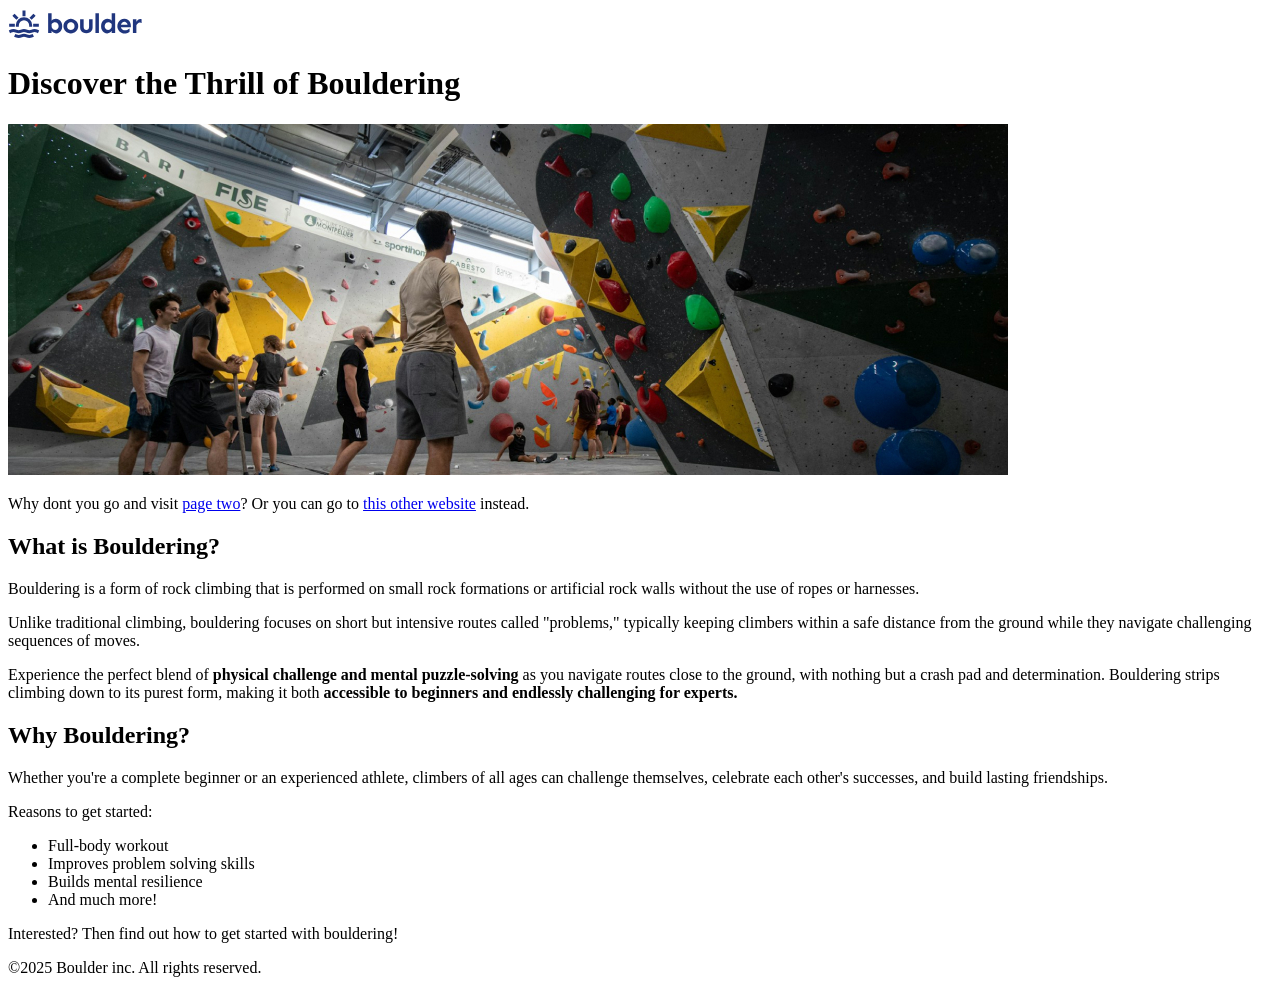
==== index.html @ 641612a5 "add logo" ====
<!doctype html>
<html lang="en">

<head>
    <meta charset="UTF-8" />
    <meta name="viewport" content="width=device-width, initial-scale=1.0" />
    <title>Bouldering website</title>
</head>

<body>
    <header>
        <img src="version_1/images/logo.svg" alt="Boulder inc.">
    </header>
    <main>

        <h1>Discover the Thrill of Bouldering</h1>
        <img src="version_1/images/bouldering-gym.jpg" alt="An indoor bouldering gym with a lot of people">
        <p>Why dont you go and visit <a href="getting-started.html">page two</a>? Or you can go to <a
                href="https://en.wikipedia.org/wiki/Traditional_climbing">this other website</a> instead. </p>
        <section>
            <h2>What is Bouldering?</h2>
            <p>
                Bouldering is a form of rock climbing that is performed on small rock
                formations or artificial rock walls without the use of ropes or harnesses.
            </p>
            <p>
                Unlike traditional climbing, bouldering focuses on short but intensive
                routes called "problems," typically keeping climbers within a safe
                distance from the ground while they navigate challenging sequences of
                moves.
            </p>
            <p>
                Experience the perfect blend of <strong>physical challenge and mental puzzle-solving</strong> as you
                navigate routes close to the ground, with nothing
                but a crash pad and determination. Bouldering strips climbing down to its
                purest form, making it both <strong>accessible to beginners and endlessly
                    challenging for experts.</strong>
            </p>

            <h2>Why Bouldering?</h2>
            <p>
                Whether you're a complete beginner or an experienced athlete, climbers of
                all ages can challenge themselves, celebrate each other's successes, and
                build lasting friendships.
            </p>

            <p>Reasons to get started:</p>
            <ul>
                <li>Full-body workout</li>
                <li>Improves problem solving skills</li>
                <li>Builds mental resilience</li>
                <li>And much more!</li>
            </ul>


            <p>Interested? Then find out how to get started with bouldering!</p>
        </section>
    </main>


    <footer>©2025 Boulder inc. All rights reserved.</footer>
</body>


</html>
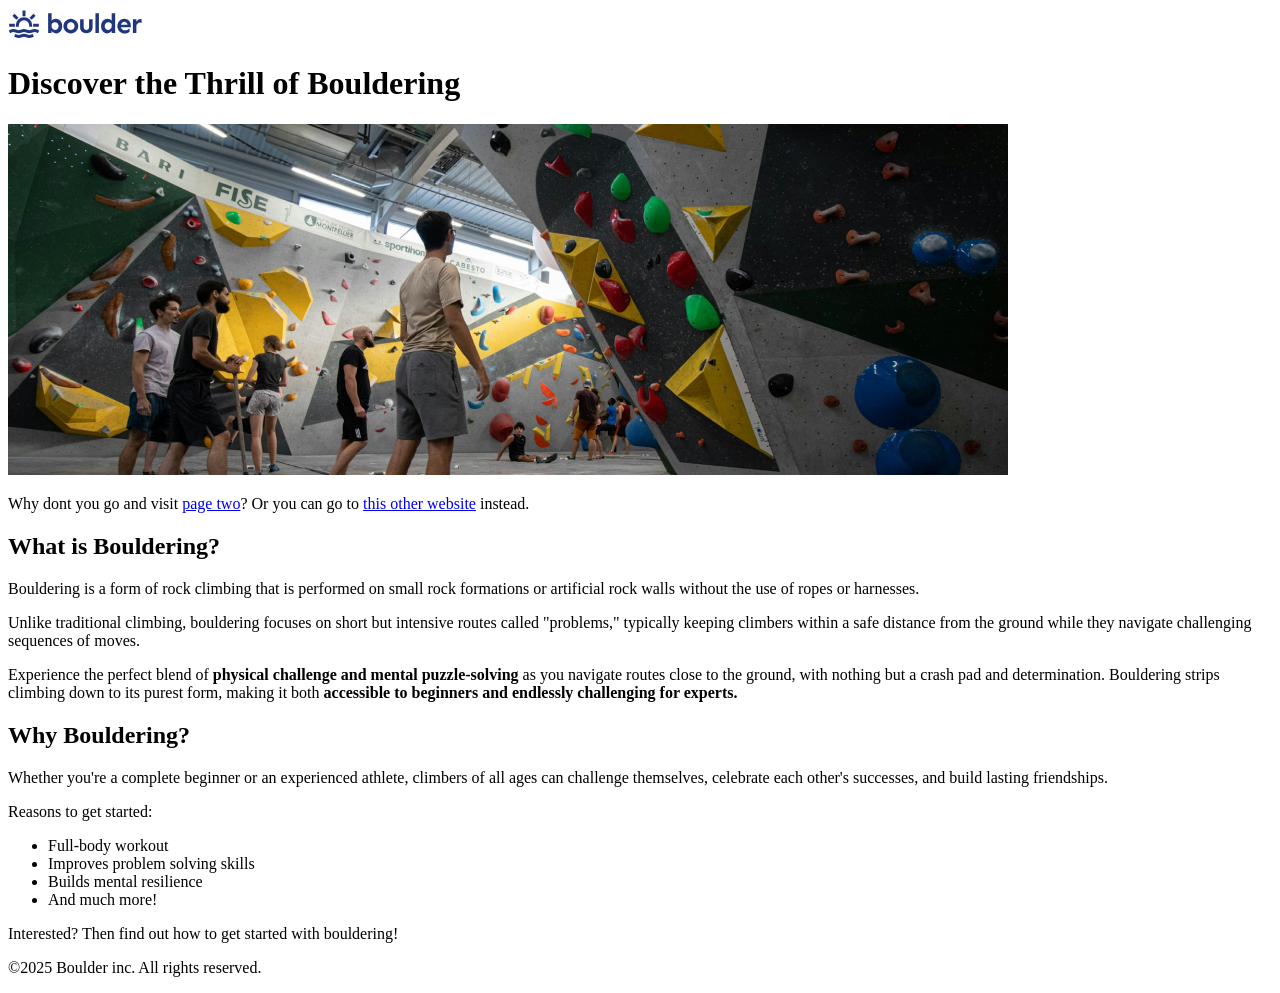
==== commit 316396ee: "add footer paragraph element" ====
--- a/index.html
+++ b/index.html
@@ -58,7 +58,9 @@
     </main>
 
 
-    <footer>©2025 Boulder inc. All rights reserved.</footer>
+    <footer>
+        <p>©2025 Boulder inc. All rights reserved.</p>
+    </footer>
 </body>
 
 
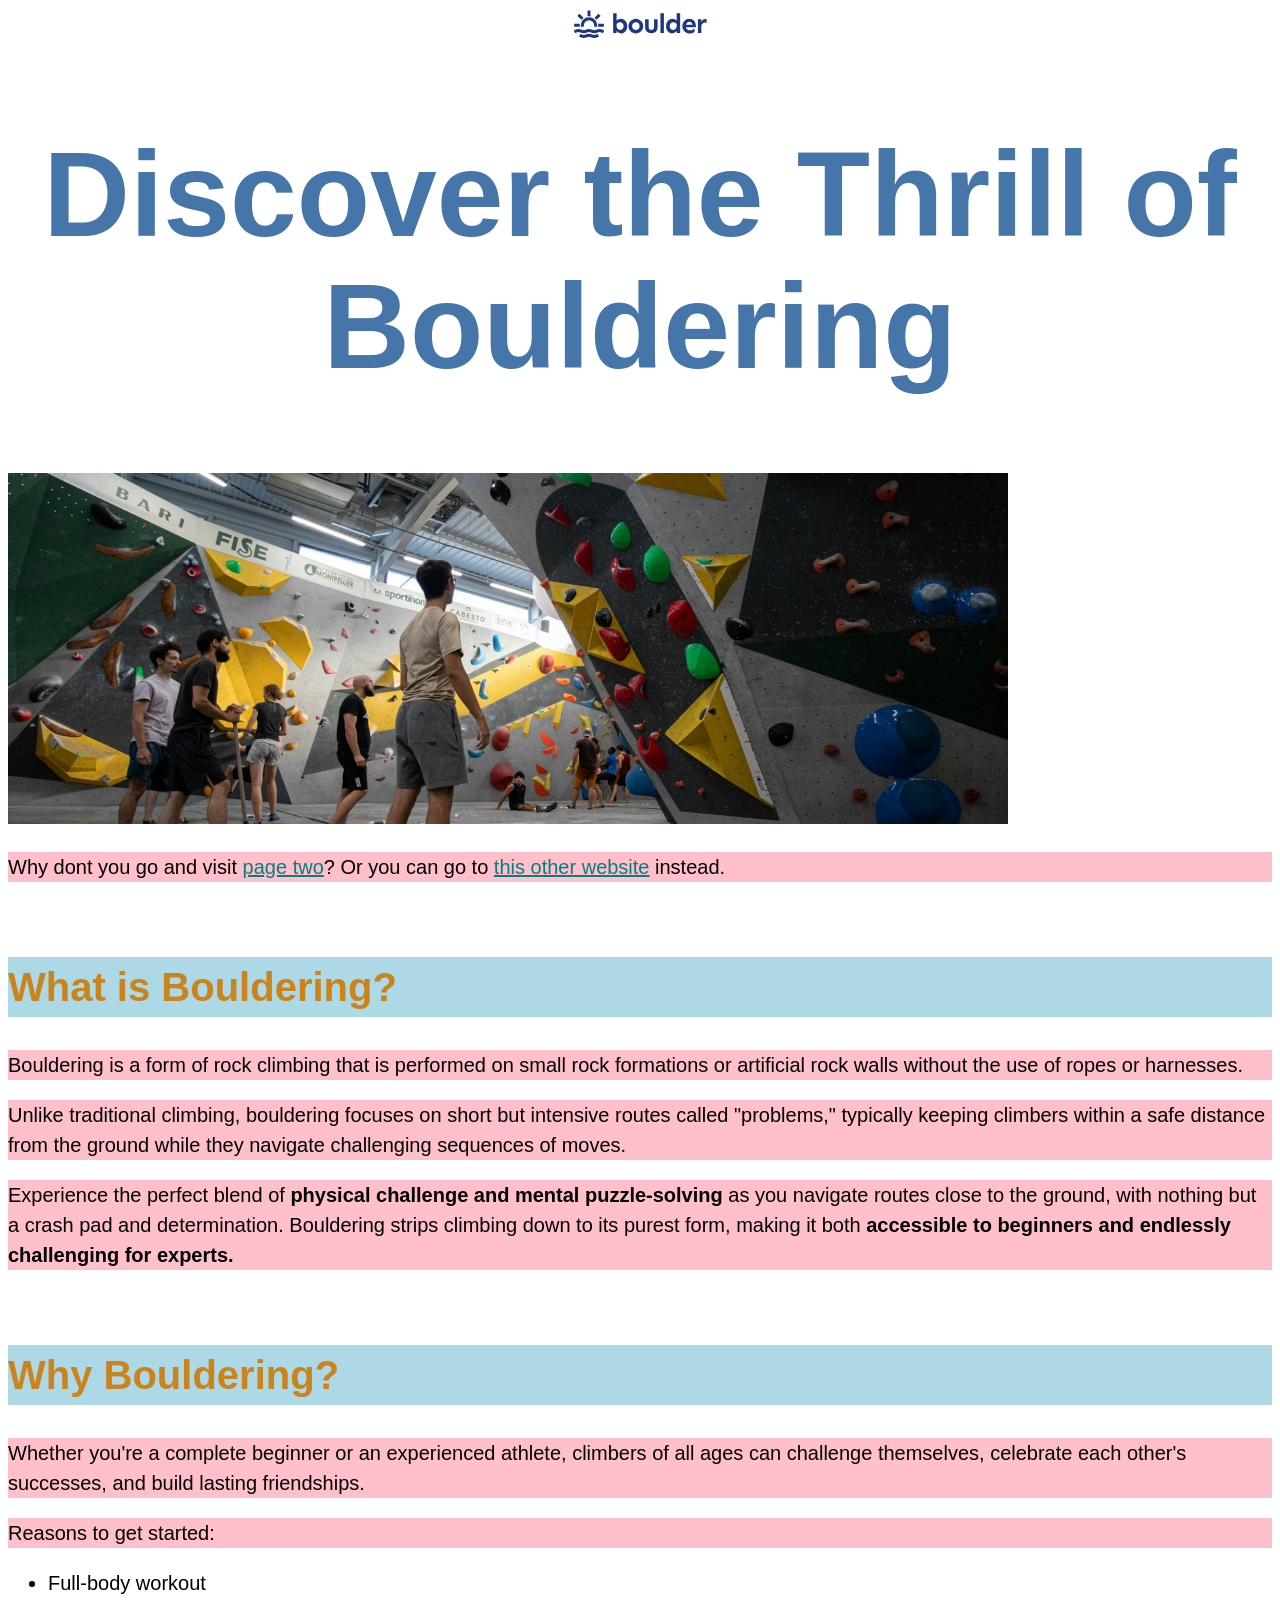
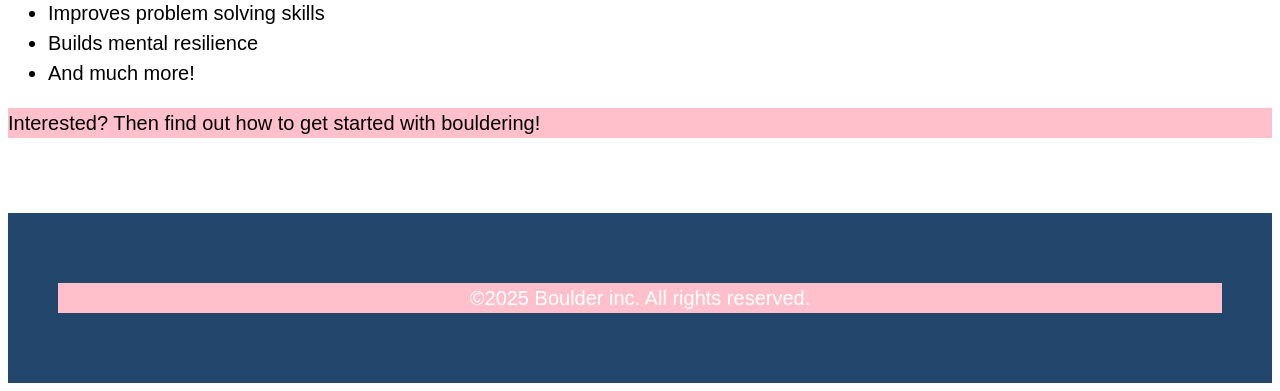
==== commit b8f9539c: "add css link to html add sections in index.html" ====
--- a/index.html
+++ b/index.html
@@ -1,10 +1,12 @@
 <!doctype html>
 <html lang="en">
+<!-- dir="rtl" can be set for the html -->
 
 <head>
     <meta charset="UTF-8" />
     <meta name="viewport" content="width=device-width, initial-scale=1.0" />
     <title>Bouldering website</title>
+    <link rel="stylesheet" href="css/style.css">
 </head>
 
 <body>
@@ -36,7 +38,9 @@
                 purest form, making it both <strong>accessible to beginners and endlessly
                     challenging for experts.</strong>
             </p>
+        </section>
 
+        <section>
             <h2>Why Bouldering?</h2>
             <p>
                 Whether you're a complete beginner or an experienced athlete, climbers of
@@ -55,6 +59,7 @@
 
             <p>Interested? Then find out how to get started with bouldering!</p>
         </section>
+
     </main>
 
 
--- a/css/style.css
+++ b/css/style.css
@@ -0,0 +1,82 @@
+/* User Agent Stylesheet is the default style */
+
+body {
+    font-family: sans-serif;
+    font-size: 1.25rem;
+    /* based on root element, here: html. rem is a scaled value of what our html value is; default is 16px; Rem is considered a Relative Unit, because it is relative to another value */
+    /* dont ever give px-as thats a css fixed size, and overrides the user preference */
+    line-height: 1.5;
+    /* you generally want the line height to be much more than your font size
+    usually can use a ratio (unitless): the default is 1.4; try 1.5-1.6 first */
+}
+
+
+header {
+    /* image is in the header - logo, can centre the img, but you need to select the parent container, otherwise it centres itslef in the img. this works bc img is an inline element*/
+    text-align: center;
+}
+
+h1 {
+    font-family: 'Gill Sans', 'Gill Sans MT', Calibri, 'Trebuchet MS', sans-serif;
+    /* this is called font-stacking */
+    color: #4676a9;
+    text-align: center;
+    /* logical values (start, end) can be used for logical properties [new to text-alignment], instead of L-R, start and end; this is bc ome languages go from R-L and the logic property aligns this approriately.  */
+
+    /* inline-size: 200px; */
+    /* this is a logical property, non-logical alterantive is width;
+    one has to be careful, as this can cause issues when screen size chnages, although not as bad as block-size */
+
+    font-size: 7.5rem;
+    line-height: 1.1;
+}
+
+h2 {
+    color: #cb831c;
+    /* alternatively if you want it to inherit, can use the value "inherit" for this property */
+    font-size: 2.5rem;
+    background: lightblue;
+
+}
+
+h3 {
+    font-size: 1.75rem;
+}
+
+a {
+    color: teal;
+}
+
+
+section {
+    margin-block: 75px;
+    /* this is the space between the top and bottom of the section */
+}
+
+footer {
+    padding: 50px;
+    /* empty space all the way around including the backgrounf colour */
+    text-align: center;
+    background-color: #22466C;
+    color: #fff;
+}
+
+p {
+    background: pink;
+    /* good idea to give background colour, so you can test whats happening */
+
+    /* block-size: 350px; */
+    /* this increases the height of the box the text is in BUT as the screensize decreases, the text will spill out
+    the non-logical version of this is height
+    this most of the time should not be used as we want the layout to be able to adapt*/
+
+    /* padding-block: 100px; */
+    /* top and bottom padding, can also do padding-inline for left and right 
+    also could do padding-inline-start or padding-inline-end 
+    or padding-block-start and padding-block-end
+    or shorthand: top, right, bottom, left, and not using logical properties*/
+    /* padding: 20px 40px 60px 80px; */
+    /* or if 3: top, l-r, bottom
+    or if 2: top-bottom, l-r */
+
+}
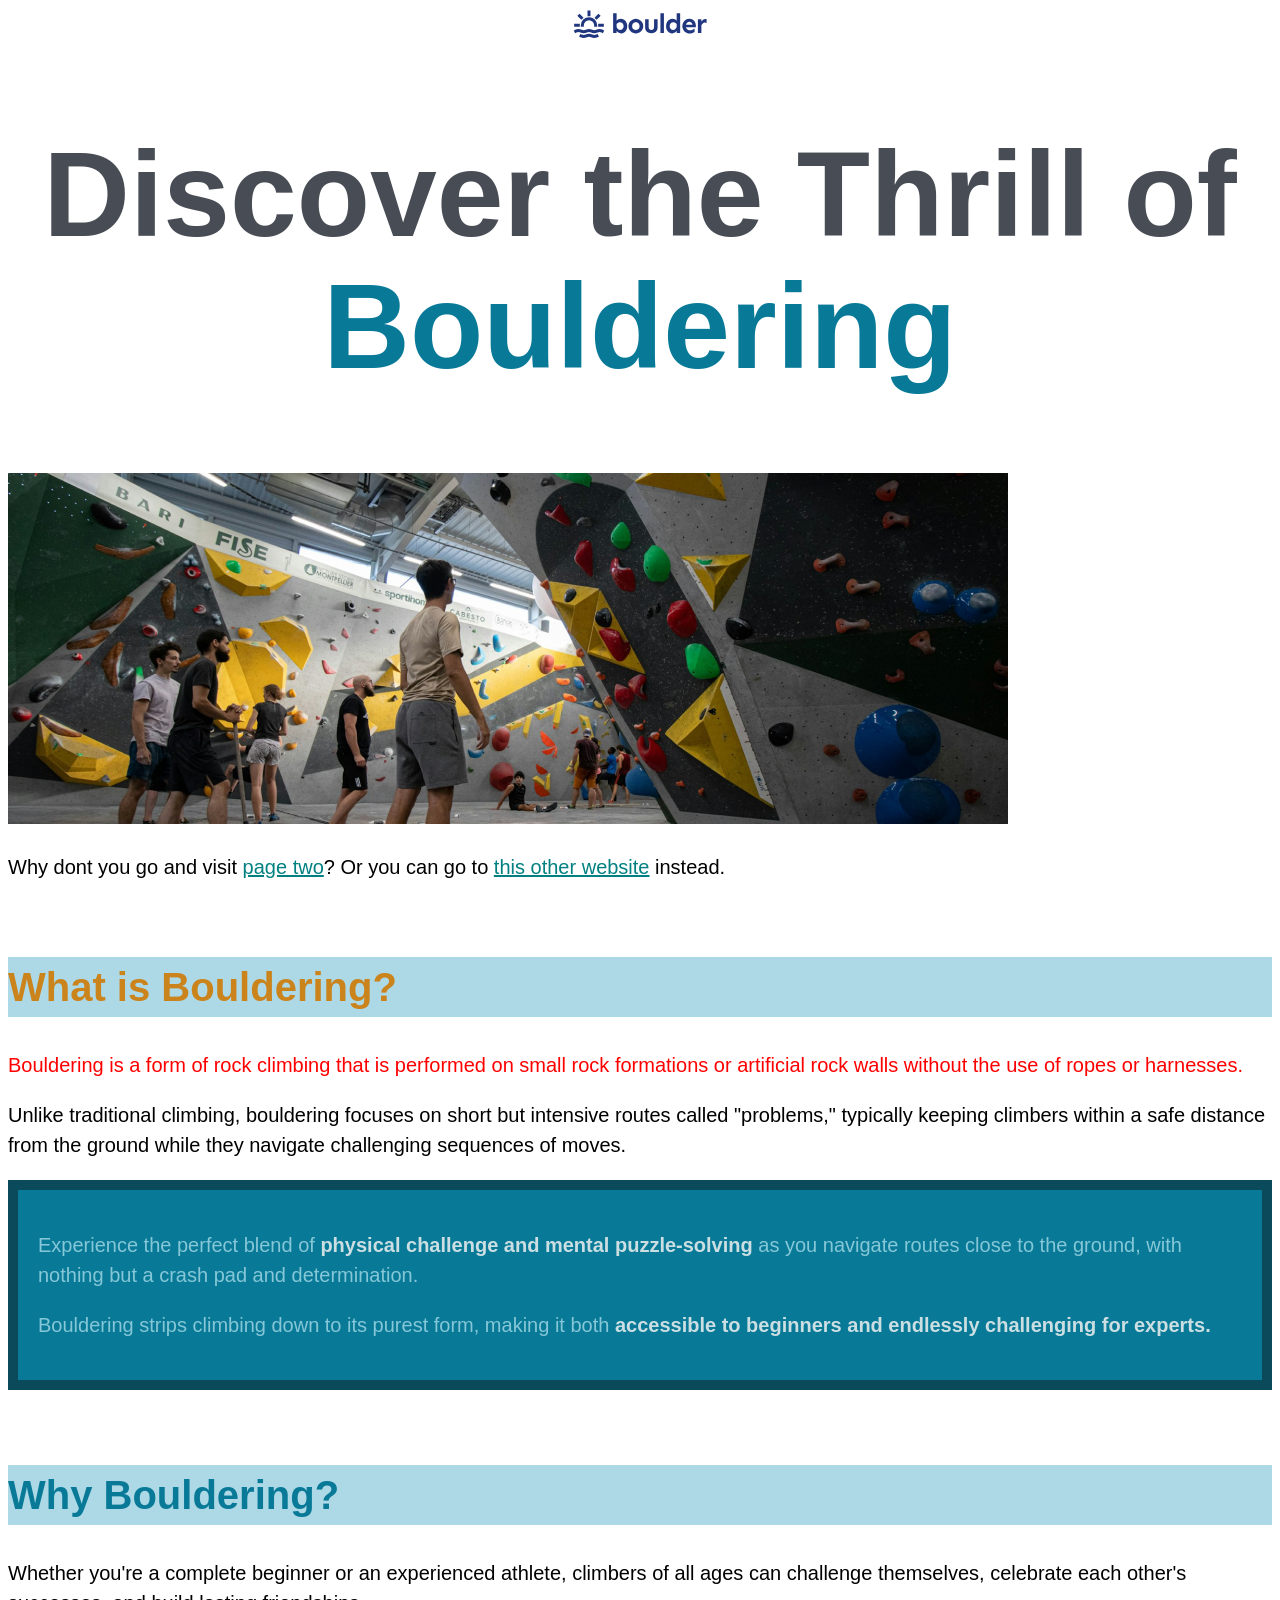
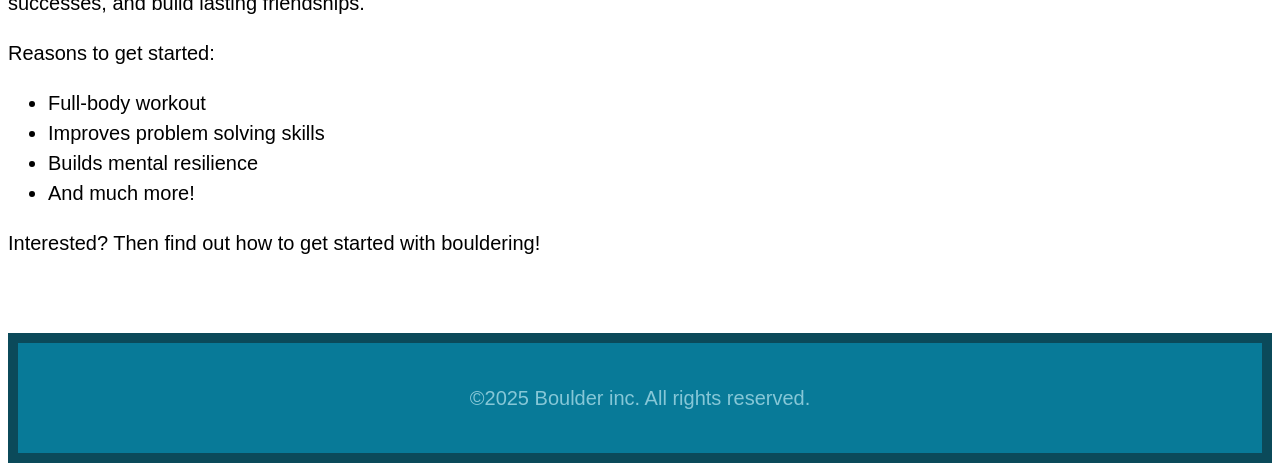
==== commit 01649fd4: "start version 2" ====
--- a/index.html
+++ b/index.html
@@ -6,24 +6,28 @@
     <meta charset="UTF-8" />
     <meta name="viewport" content="width=device-width, initial-scale=1.0" />
     <title>Bouldering website</title>
-    <link rel="stylesheet" href="css/style.css">
+    <link rel="stylesheet" href="css/style.css" />
 </head>
 
 <body>
     <header>
-        <img src="version_1/images/logo.svg" alt="Boulder inc.">
+        <img src="version_1/images/logo.svg" alt="Boulder inc." />
     </header>
     <main>
-
-        <h1>Discover the Thrill of Bouldering</h1>
-        <img src="version_1/images/bouldering-gym.jpg" alt="An indoor bouldering gym with a lot of people">
-        <p>Why dont you go and visit <a href="getting-started.html">page two</a>? Or you can go to <a
-                href="https://en.wikipedia.org/wiki/Traditional_climbing">this other website</a> instead. </p>
+        <h1>Discover the Thrill of <span class="teal-text">Bouldering</span></h1>
+        <img src="version_1/images/bouldering-gym.jpg" alt="An indoor bouldering gym with a lot of people" />
+        <p>
+            Why dont you go and visit <a href="getting-started.html">page two</a>?
+            Or you can go to
+            <a href="https://en.wikipedia.org/wiki/Traditional_climbing">this other website</a>
+            instead.
+        </p>
         <section>
             <h2>What is Bouldering?</h2>
-            <p>
+            <p class="accent">
                 Bouldering is a form of rock climbing that is performed on small rock
-                formations or artificial rock walls without the use of ropes or harnesses.
+                formations or artificial rock walls without the use of ropes or
+                harnesses.
             </p>
             <p>
                 Unlike traditional climbing, bouldering focuses on short but intensive
@@ -31,21 +35,27 @@
                 distance from the ground while they navigate challenging sequences of
                 moves.
             </p>
-            <p>
-                Experience the perfect blend of <strong>physical challenge and mental puzzle-solving</strong> as you
-                navigate routes close to the ground, with nothing
-                but a crash pad and determination. Bouldering strips climbing down to its
-                purest form, making it both <strong>accessible to beginners and endlessly
-                    challenging for experts.</strong>
-            </p>
+            <div class="teal-bg">
+                <p>
+                    Experience the perfect blend of
+                    <strong>physical challenge and mental puzzle-solving</strong> as you
+                    navigate routes close to the ground, with nothing but a crash pad and
+                    determination.
+                </p>
+                <p>Bouldering strips climbing down to its purest form,
+                    making it both
+                    <strong>accessible to beginners and endlessly challenging for
+                        experts.</strong>
+                </p>
+            </div>
         </section>
 
         <section>
-            <h2>Why Bouldering?</h2>
+            <h2 class="teal-text">Why Bouldering?</h2>
             <p>
-                Whether you're a complete beginner or an experienced athlete, climbers of
-                all ages can challenge themselves, celebrate each other's successes, and
-                build lasting friendships.
+                Whether you're a complete beginner or an experienced athlete, climbers
+                of all ages can challenge themselves, celebrate each other's
+                successes, and build lasting friendships.
             </p>
 
             <p>Reasons to get started:</p>
@@ -56,17 +66,13 @@
                 <li>And much more!</li>
             </ul>
 
-
             <p>Interested? Then find out how to get started with bouldering!</p>
         </section>
-
     </main>
 
-
-    <footer>
+    <footer class="teal-bg">
         <p>©2025 Boulder inc. All rights reserved.</p>
     </footer>
 </body>
 
-
 </html>
--- a/css/style.css
+++ b/css/style.css
@@ -1,4 +1,7 @@
-/* User Agent Stylesheet is the default style */
+* {
+    box-sizing: border-box;
+    /* meaning: sizes that we declare on the element include the content box, plus the padding, plus the border. */
+}
 
 body {
     font-family: sans-serif;
@@ -19,7 +22,9 @@
 h1 {
     font-family: 'Gill Sans', 'Gill Sans MT', Calibri, 'Trebuchet MS', sans-serif;
     /* this is called font-stacking */
-    color: #4676a9;
+
+    color: #484D55;
+
     text-align: center;
     /* logical values (start, end) can be used for logical properties [new to text-alignment], instead of L-R, start and end; this is bc ome languages go from R-L and the logic property aligns this approriately.  */
 
@@ -53,30 +58,61 @@
     /* this is the space between the top and bottom of the section */
 }
 
-footer {
-    padding: 50px;
-    /* empty space all the way around including the backgrounf colour */
-    text-align: center;
-    background-color: #22466C;
-    color: #fff;
+.teal-bg {
+    background-color: #087a98;
+    color: #86c7d7;
+    padding: 20px;
+    /* empty space all the way around including the background colour */
+    border: 10px solid #0b4a5a;
 }
 
-p {
-    background: pink;
-    /* good idea to give background colour, so you can test whats happening */
+strong {
+    color: #cbdee2;
+    ;
+}
 
-    /* block-size: 350px; */
-    /* this increases the height of the box the text is in BUT as the screensize decreases, the text will spill out
+footer {
+    text-align: center;
+}
+
+.teal-text {
+    color: #087a98;
+}
+
+/* p { */
+/* background: pink; */
+/* good idea to give background colour, so you can test whats happening */
+
+/* block-size: 350px; */
+/* this increases the height of the box the text is in BUT as the screensize decreases, the text will spill out
     the non-logical version of this is height
     this most of the time should not be used as we want the layout to be able to adapt*/
 
-    /* padding-block: 100px; */
-    /* top and bottom padding, can also do padding-inline for left and right 
+/* padding-block: 100px; */
+/* top and bottom padding, can also do padding-inline for left and right 
     also could do padding-inline-start or padding-inline-end 
     or padding-block-start and padding-block-end
     or shorthand: top, right, bottom, left, and not using logical properties*/
-    /* padding: 20px 40px 60px 80px; */
-    /* or if 3: top, l-r, bottom
+/* padding: 20px 40px 60px 80px; */
+/* or if 3: top, l-r, bottom
     or if 2: top-bottom, l-r */
 
+/* margins are empty space that do NOT include the background colour */
+/* margin also has block (adding empty space up and down) and inline (adding empty space left and right) */
+
+/* width, style and color that can be added to borders */
+/* border can be border-block (top and bottom) or border-inline (LR), each can have a start or end */
+/* individual parts for width eg can be targeted: border-block-end-width */
+/* border-top, bottom, left, right exist but are not logical properties, so avoid */
+
+/* } */
+
+.accent {
+    color: red;
+}
+
+div {
+    background-color: #087A98;
+    border: #0b4a5a;
+    color: #fff;
 }
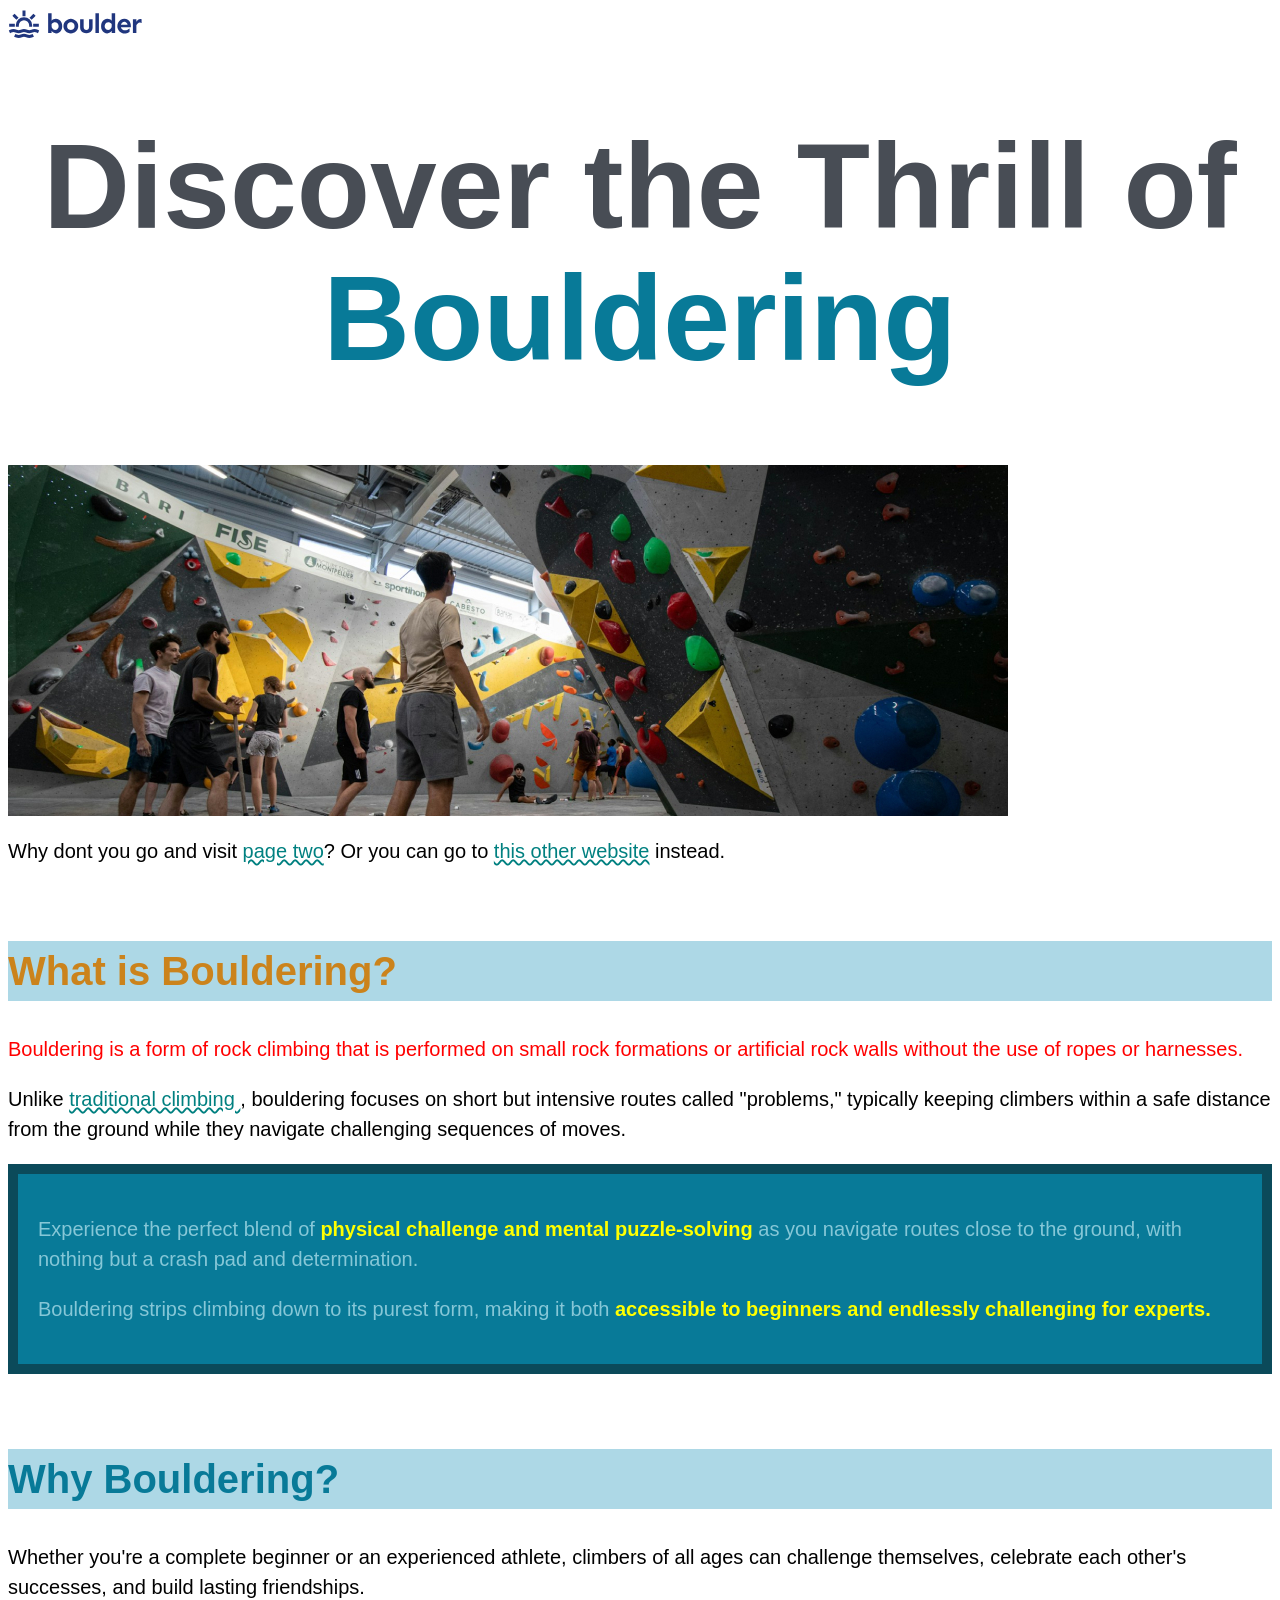
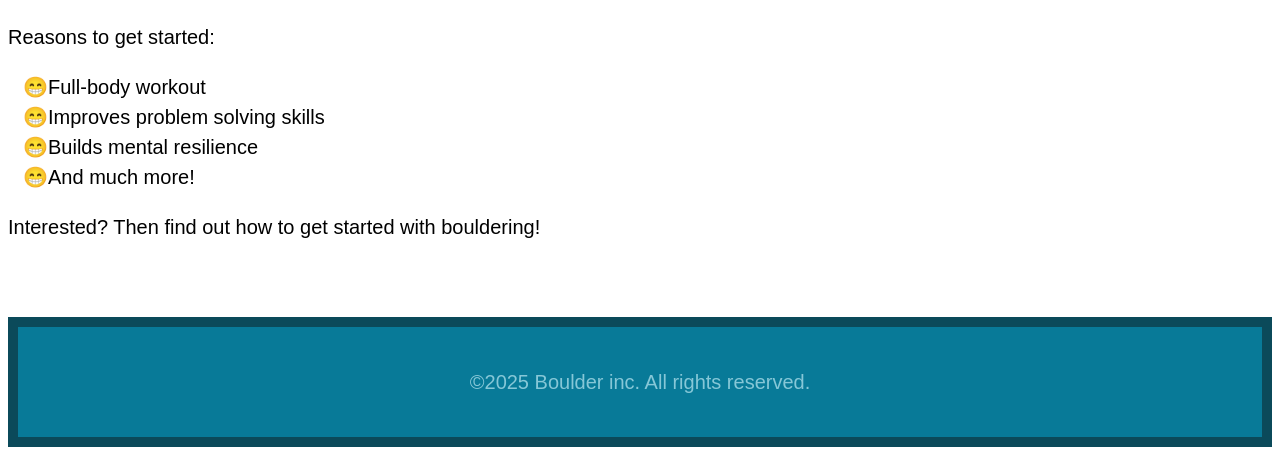
==== commit ced38acc: "add box model, selectors, specificity, styling" ====
--- a/index.html
+++ b/index.html
@@ -10,69 +10,69 @@
 </head>
 
 <body>
-    <header>
-        <img src="version_1/images/logo.svg" alt="Boulder inc." />
-    </header>
-    <main>
-        <h1>Discover the Thrill of <span class="teal-text">Bouldering</span></h1>
-        <img src="version_1/images/bouldering-gym.jpg" alt="An indoor bouldering gym with a lot of people" />
-        <p>
-            Why dont you go and visit <a href="getting-started.html">page two</a>?
-            Or you can go to
-            <a href="https://en.wikipedia.org/wiki/Traditional_climbing">this other website</a>
-            instead.
-        </p>
-        <section>
-            <h2>What is Bouldering?</h2>
-            <p class="accent">
-                Bouldering is a form of rock climbing that is performed on small rock
-                formations or artificial rock walls without the use of ropes or
-                harnesses.
+    <div class="wrapper">
+        <header>
+            <img src="version_1/images/logo.svg" alt="Boulder inc." />
+        </header>
+        <main>
+            <h1>Discover the Thrill of <span class="teal-text">Bouldering</span></h1>
+            <img src="version_1/images/bouldering-gym.jpg" alt="An indoor bouldering gym with a lot of people" />
+            <p>
+                Why dont you go and visit <a href="getting-started.html">page two</a>?
+                Or you can go to
+                <a href="https://en.wikipedia.org/wiki/Traditional_climbing">this other website</a>
+                instead.
             </p>
-            <p>
-                Unlike traditional climbing, bouldering focuses on short but intensive
-                routes called "problems," typically keeping climbers within a safe
-                distance from the ground while they navigate challenging sequences of
-                moves.
-            </p>
-            <div class="teal-bg">
+            <section>
+                <h2>What is Bouldering?</h2>
+                <p class="accent">
+                    Bouldering is a form of rock climbing that is performed on small rock
+                    formations or artificial rock walls without the use of ropes or
+                    harnesses.
+                </p>
                 <p>
-                    Experience the perfect blend of
-                    <strong>physical challenge and mental puzzle-solving</strong> as you
-                    navigate routes close to the ground, with nothing but a crash pad and
-                    determination.
+                    Unlike <a href="https://en.wikipedia.org/wiki/Traditional_climbing"> traditional climbing </a>,
+                    bouldering focuses on short but intensive routes called "problems," typically keeping climbers
+                    within a
+                    safe distance from the ground while they navigate challenging sequences of moves.
                 </p>
-                <p>Bouldering strips climbing down to its purest form,
-                    making it both
-                    <strong>accessible to beginners and endlessly challenging for
-                        experts.</strong>
+                <div class="teal-bg">
+                    <p>
+                        Experience the perfect blend of
+                        <strong>physical challenge and mental puzzle-solving</strong> as you
+                        navigate routes close to the ground, with nothing but a crash pad and
+                        determination.
+                    </p>
+                    <p>Bouldering strips climbing down to its purest form, making it both
+                        <strong>accessible to beginners and endlessly challenging for experts.</strong>
+                    </p>
+                </div>
+            </section>
+
+            <section>
+                <h2 class="teal-text">Why Bouldering?</h2>
+                <p>
+                    Whether you're a complete beginner or an experienced athlete, climbers
+                    of all ages can challenge themselves, celebrate each other's
+                    successes, and build lasting friendships.
                 </p>
-            </div>
-        </section>
 
-        <section>
-            <h2 class="teal-text">Why Bouldering?</h2>
-            <p>
-                Whether you're a complete beginner or an experienced athlete, climbers
-                of all ages can challenge themselves, celebrate each other's
-                successes, and build lasting friendships.
-            </p>
+                <p>Reasons to get started:</p>
+                <ul>
+                    <li>Full-body workout</li>
+                    <li>Improves problem solving skills</li>
+                    <li>Builds mental resilience</li>
+                    <li>And much more!</li>
+                </ul>
 
-            <p>Reasons to get started:</p>
-            <ul>
-                <li>Full-body workout</li>
-                <li>Improves problem solving skills</li>
-                <li>Builds mental resilience</li>
-                <li>And much more!</li>
-            </ul>
+                <p>Interested? Then find out how to get started with bouldering!</p>
+            </section>
+        </main>
 
-            <p>Interested? Then find out how to get started with bouldering!</p>
-        </section>
-    </main>
-
-    <footer class="teal-bg">
-        <p>©2025 Boulder inc. All rights reserved.</p>
-    </footer>
+        <footer class="teal-bg">
+            <p>©2025 Boulder inc. All rights reserved.</p>
+        </footer>
+    </div>
 </body>
 
 </html>
--- a/css/style.css
+++ b/css/style.css
@@ -50,12 +50,49 @@
 
 a {
     color: teal;
+    text-decoration-style: wavy;
 }
+
+a:visited {
+    color: blue
+        /* not necessarily needed */
+}
+
+a:hover,
+a:focus-visible {
+    color: yellowgreen
+        /* a:focus-visible is for keyboard navigation - it gives an outline 
+ this should alwaus be added to hover state */
+        /* also dont rely on hover, most users will be on touch devices */
+}
+
+a:active {
+    color: darkcyan;
+    /* not necessarily needed */
+}
+
+/* this order is important: a, a:visited, a:hover+a:focus-visible, a:active */
 
 
 section {
     margin-block: 75px;
     /* this is the space between the top and bottom of the section */
+}
+
+img {
+    max-inline-size: 100%;
+    /* not logical v: max-width */
+    display: block;
+}
+
+.wrapper {
+    /* standard to call it .container, but a new css feature in CSS called Container Queries - so to avoid confusion */
+    max-inline-size: 2000px;
+    margin-inline: auto;
+}
+
+.teal-text {
+    color: #087a98;
 }
 
 .teal-bg {
@@ -64,6 +101,10 @@
     padding: 20px;
     /* empty space all the way around including the background colour */
     border: 10px solid #0b4a5a;
+}
+
+.teal-bg strong {
+    color: yellow
 }
 
 strong {
@@ -75,9 +116,7 @@
     text-align: center;
 }
 
-.teal-text {
-    color: #087a98;
-}
+
 
 /* p { */
 /* background: pink; */
@@ -111,8 +150,32 @@
     color: red;
 }
 
-div {
-    background-color: #087A98;
-    border: #0b4a5a;
-    color: #fff;
+
+.climber-bg {
+    background-image: url(../version_2/images/simple-steps.jpg);
+    padding: 24px;
+    border: 10px solid #0b4a5a;
+    background-repeat: no-repeat;
+    background-position: center;
+    /* or fixed position such as: 100px 10px */
+    /* down by 10 and over by 100 from the top left corner*/
+    background-size: cover;
+    /* have both a background-color and a background-image,
+        so that if your image fails to load,
+        you ensure that you have a solid color that makes it easy to read your text on. */
+}
+
+ul {
+    color: black;
+    list-style: circle;
+    list-style-position: outside;
+    /* to see what this does, add  border and margin-block to li */
+    /* outside looks cleaner weh theres a text wrap; but this is the default, so its not needed */
+}
+
+ul li::marker {
+    color: red;
+    /* :focus is a pseudo class, this is pseudo element */
+    content: "😁"
+
 }
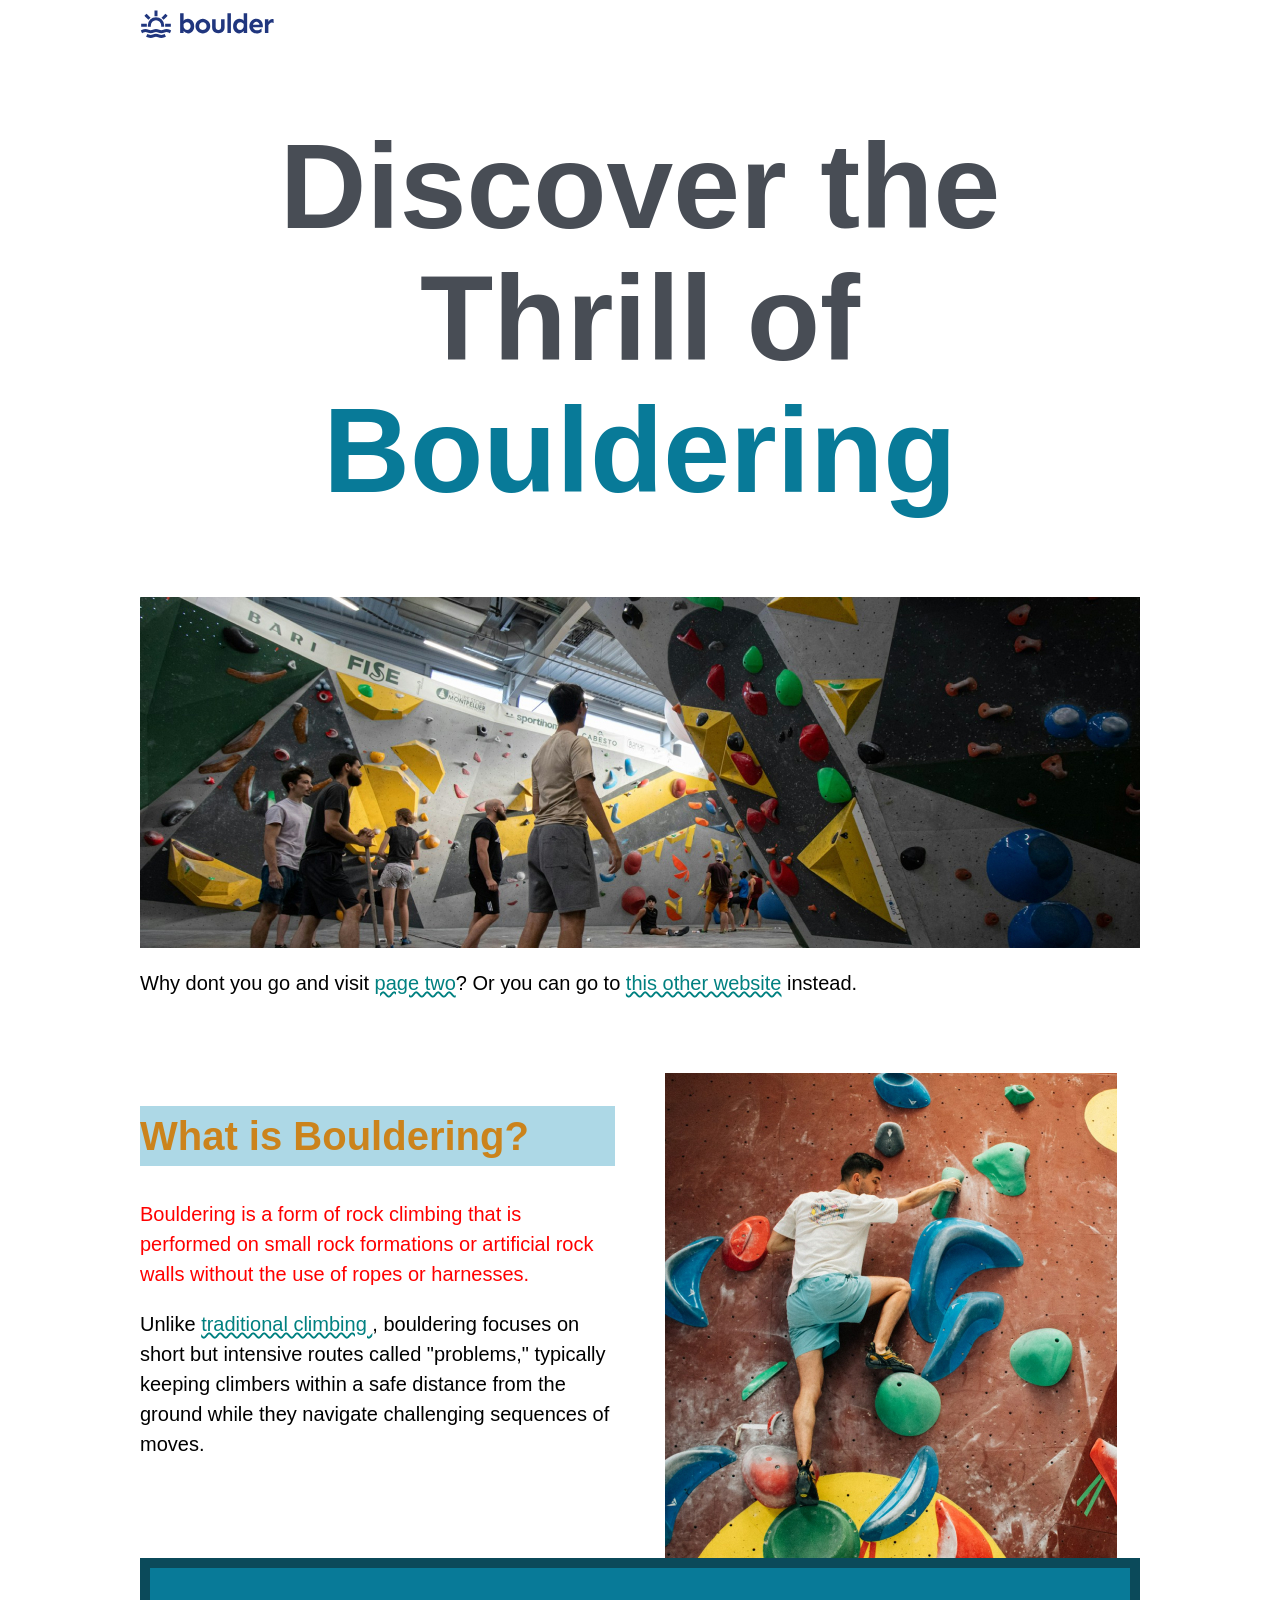
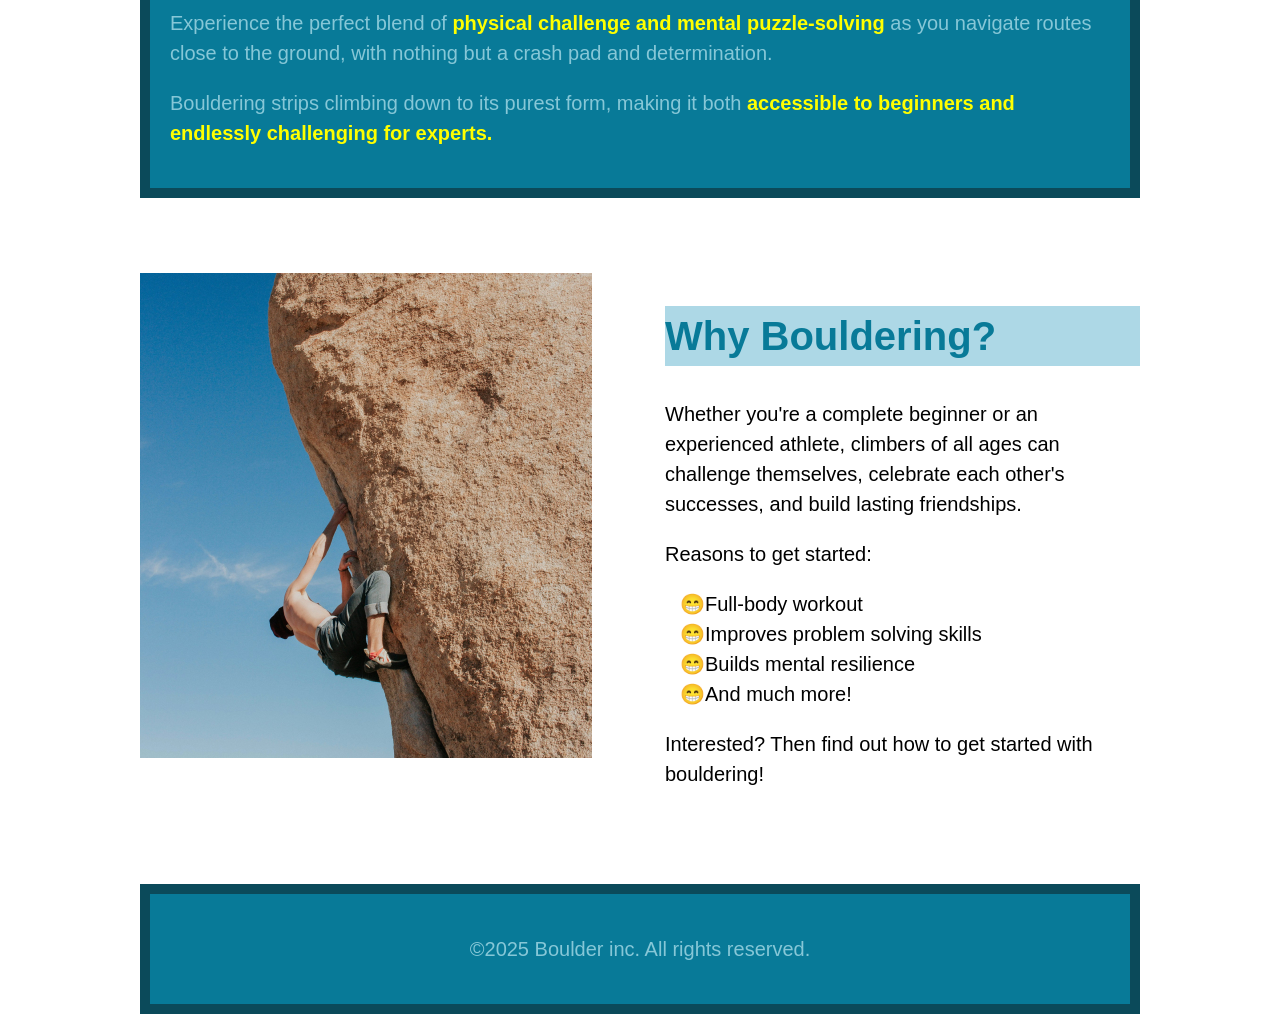
==== commit 2348d49d: "add grid layouts" ====
--- a/index.html
+++ b/index.html
@@ -24,48 +24,73 @@
                 instead.
             </p>
             <section>
-                <h2>What is Bouldering?</h2>
-                <p class="accent">
-                    Bouldering is a form of rock climbing that is performed on small rock
-                    formations or artificial rock walls without the use of ropes or
-                    harnesses.
-                </p>
-                <p>
-                    Unlike <a href="https://en.wikipedia.org/wiki/Traditional_climbing"> traditional climbing </a>,
-                    bouldering focuses on short but intensive routes called "problems," typically keeping climbers
-                    within a
-                    safe distance from the ground while they navigate challenging sequences of moves.
-                </p>
-                <div class="teal-bg">
-                    <p>
-                        Experience the perfect blend of
-                        <strong>physical challenge and mental puzzle-solving</strong> as you
-                        navigate routes close to the ground, with nothing but a crash pad and
-                        determination.
-                    </p>
-                    <p>Bouldering strips climbing down to its purest form, making it both
-                        <strong>accessible to beginners and endlessly challenging for experts.</strong>
-                    </p>
+                <div class="wrapper">
+
+                    <div class="two-column-layout">
+                        <div>
+                            <h2>What is Bouldering?</h2>
+                            <p class="accent">
+                                Bouldering is a form of rock climbing that is performed on small rock
+                                formations or artificial rock walls without the use of ropes or
+                                harnesses.
+                            </p>
+                            <p>
+                                Unlike <a href="https://en.wikipedia.org/wiki/Traditional_climbing"> traditional
+                                    climbing
+                                </a>,
+                                bouldering focuses on short but intensive routes called "problems," typically keeping
+                                climbers within a safe distance from the ground while they navigate challenging
+                                sequences of
+                                moves.
+                            </p>
+                        </div>
+
+                        <img src="version_2/images/what-is-bouldering.jpg"
+                            alt="A man attempting a bouldering problem at an indoor gym">
+
+                    </div>
+                    <div class="teal-bg">
+                        <div class="wrapper">
+                            <p>
+                                Experience the perfect blend of
+                                <strong>physical challenge and mental puzzle-solving</strong> as you
+                                navigate routes close to the ground, with nothing but a crash pad and
+                                determination.
+                            </p>
+                            <p>Bouldering strips climbing down to its purest form, making it both
+                                <strong>accessible to beginners and endlessly challenging for experts.</strong>
+                            </p>
+                        </div>
+                    </div>
                 </div>
             </section>
 
             <section>
-                <h2 class="teal-text">Why Bouldering?</h2>
-                <p>
-                    Whether you're a complete beginner or an experienced athlete, climbers
-                    of all ages can challenge themselves, celebrate each other's
-                    successes, and build lasting friendships.
-                </p>
+                <div class="two-column-layout">
 
-                <p>Reasons to get started:</p>
-                <ul>
-                    <li>Full-body workout</li>
-                    <li>Improves problem solving skills</li>
-                    <li>Builds mental resilience</li>
-                    <li>And much more!</li>
-                </ul>
+                    <img src="version_2/images/why-bouldering.jpg"
+                        alt="A person climbing a large boulder outdoors with a blue sky in the background">
 
-                <p>Interested? Then find out how to get started with bouldering!</p>
+                    <div>
+                        <h2 class="teal-text">Why Bouldering?</h2>
+                        <p>
+                            Whether you're a complete beginner or an experienced athlete, climbers
+                            of all ages can challenge themselves, celebrate each other's
+                            successes, and build lasting friendships.
+                        </p>
+
+                        <p>Reasons to get started:</p>
+                        <ul>
+                            <li>Full-body workout</li>
+                            <li>Improves problem solving skills</li>
+                            <li>Builds mental resilience</li>
+                            <li>And much more!</li>
+                        </ul>
+
+                        <p>Interested? Then find out how to get started with bouldering!</p>
+                    </div>
+                </div>
+
             </section>
         </main>
 
--- a/css/style.css
+++ b/css/style.css
@@ -81,14 +81,20 @@
 
 img {
     max-inline-size: 100%;
-    /* not logical v: max-width */
+    /* not logical version, but dont use: max-width */
     display: block;
 }
 
 .wrapper {
     /* standard to call it .container, but a new css feature in CSS called Container Queries - so to avoid confusion */
-    max-inline-size: 2000px;
+    max-inline-size: 1000px;
     margin-inline: auto;
+}
+
+.two-column-layout {
+    display: grid;
+    grid-template-columns: 1fr 1fr;
+    gap: 50px;
 }
 
 .teal-text {
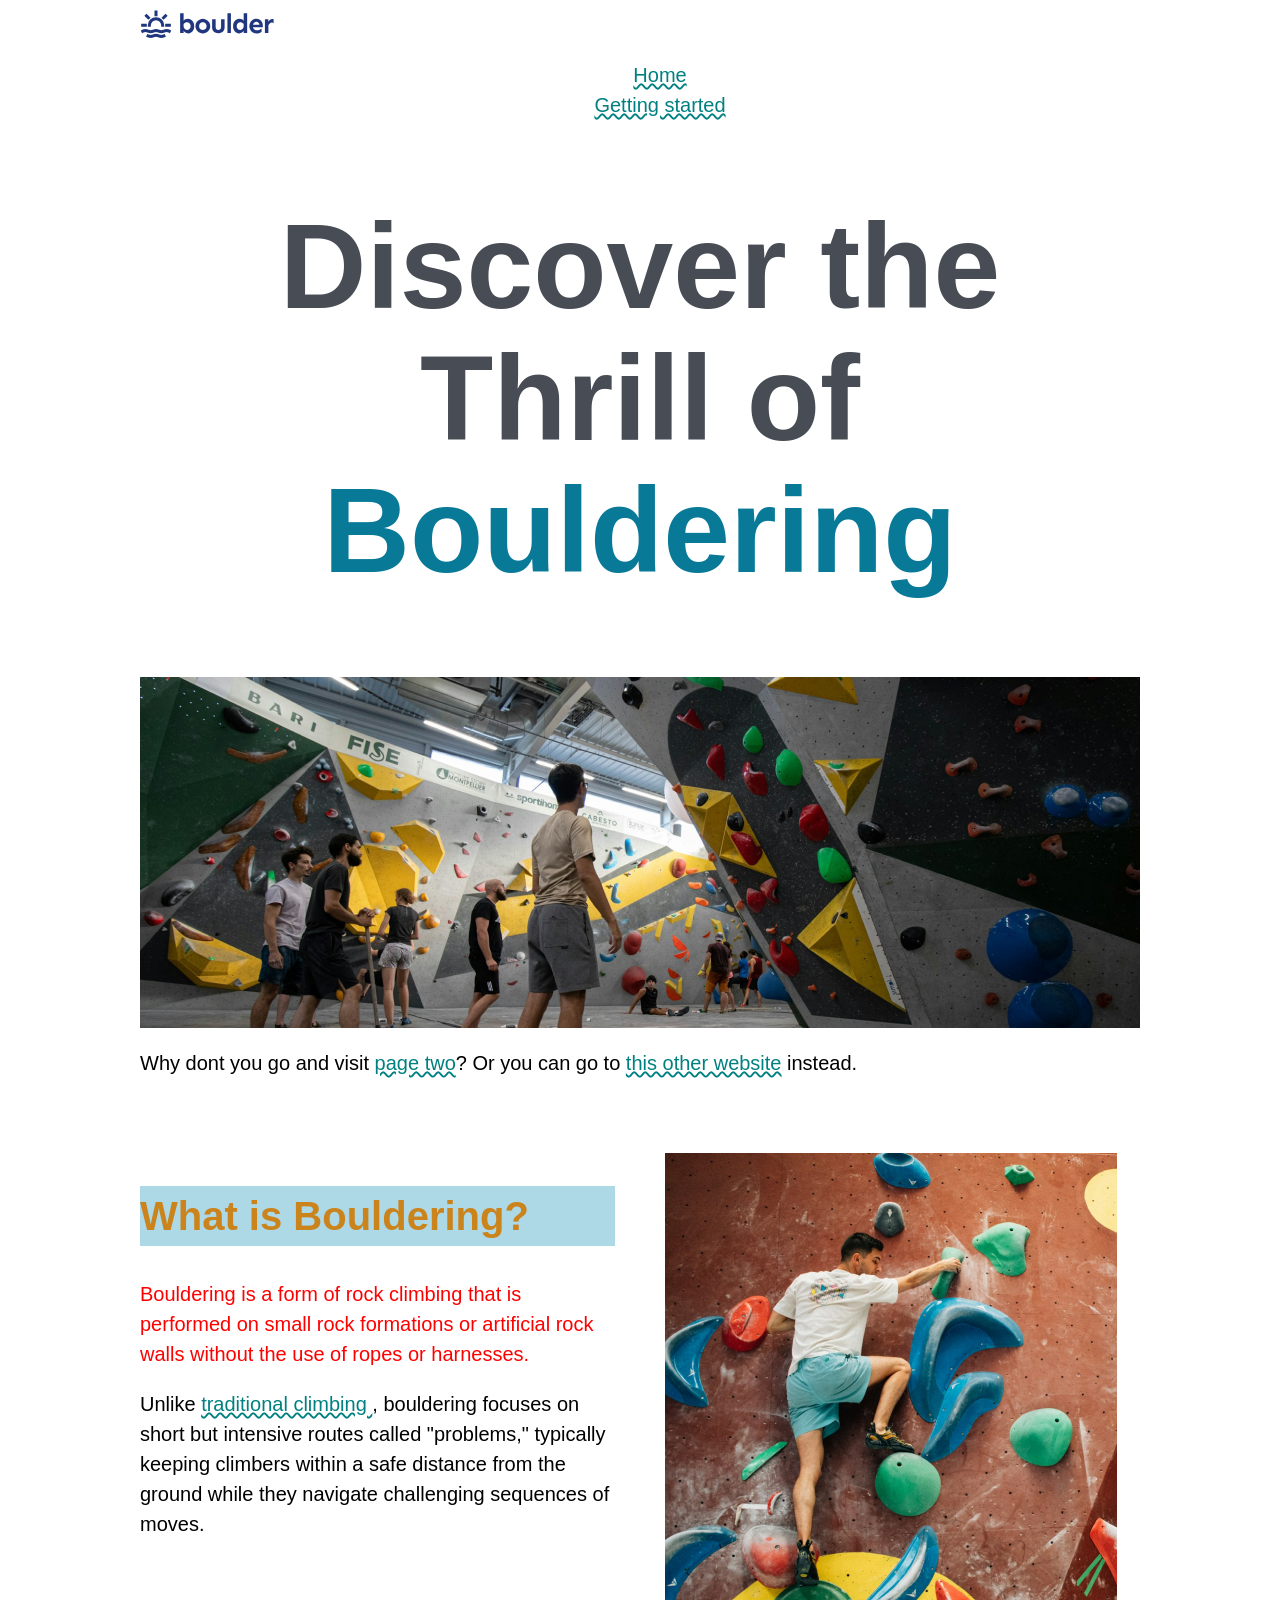
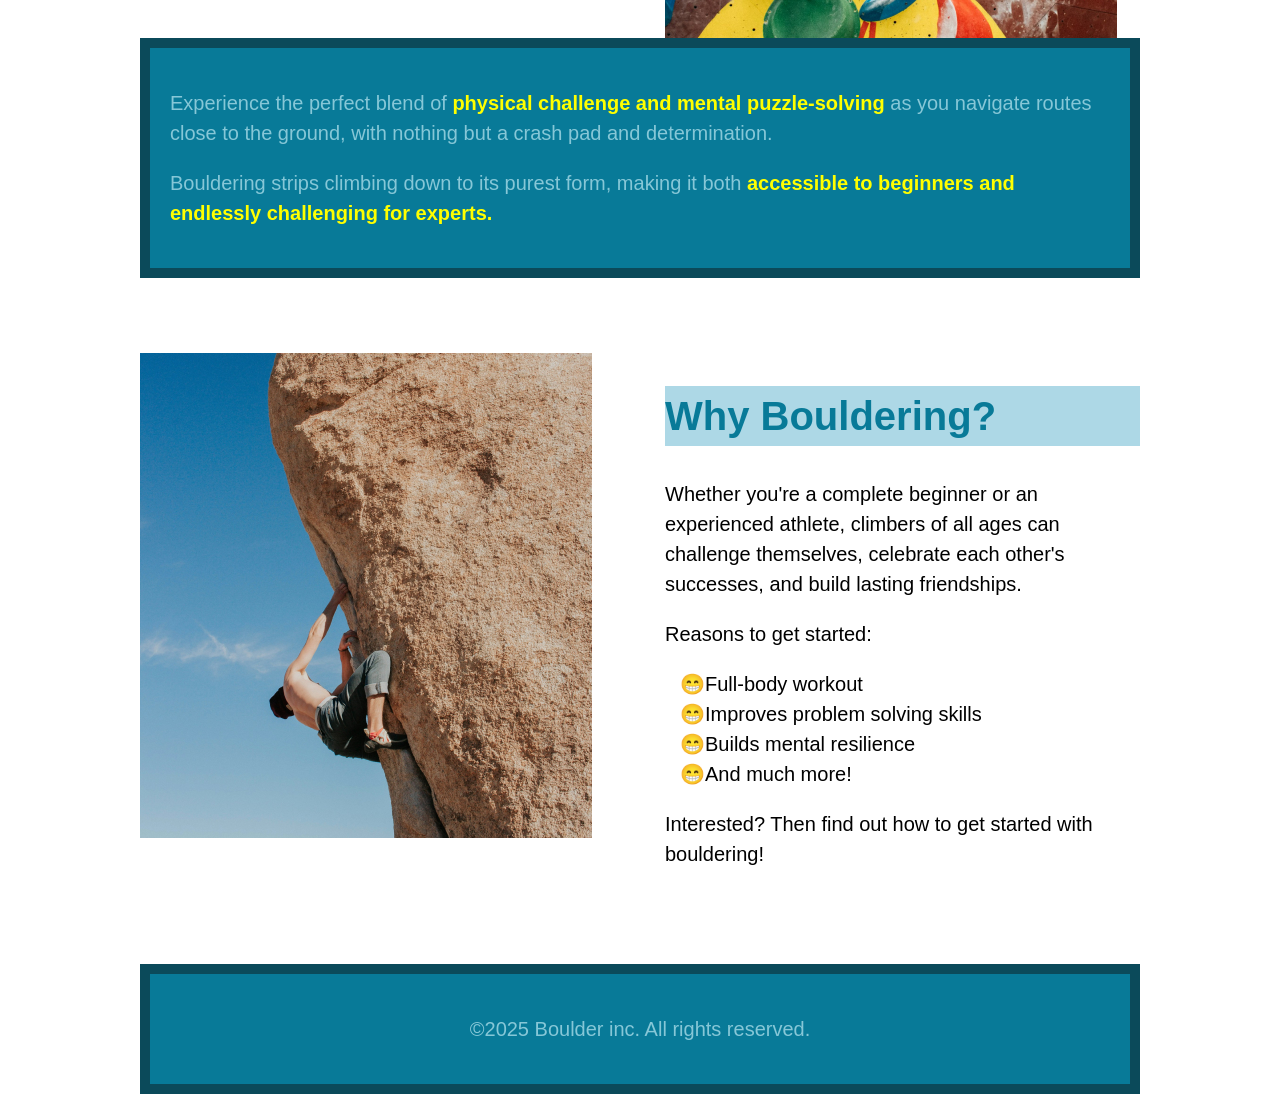
==== commit 2e1b4de0: "add navigation" ====
--- a/index.html
+++ b/index.html
@@ -13,6 +13,13 @@
     <div class="wrapper">
         <header>
             <img src="version_1/images/logo.svg" alt="Boulder inc." />
+            <nav class="primary-navigation" aria-label="Primary navigation">
+                <ul>
+                    <li><a href="index.html">Home</a></li>
+                    <li><a href="getting-started.html">Getting started</a></li>
+
+                </ul>
+            </nav>
         </header>
         <main>
             <h1>Discover the Thrill of <span class="teal-text">Bouldering</span></h1>
--- a/css/style.css
+++ b/css/style.css
@@ -77,6 +77,15 @@
 section {
     margin-block: 75px;
     /* this is the space between the top and bottom of the section */
+}
+
+.primary-navigation ul {
+    list-style: none;
+    /* this takes away the semantics of the element though */
+}
+
+.primary-navigation li::marker {
+    content: none;
 }
 
 img {
@@ -183,5 +192,4 @@
     color: red;
     /* :focus is a pseudo class, this is pseudo element */
     content: "😁"
-
 }
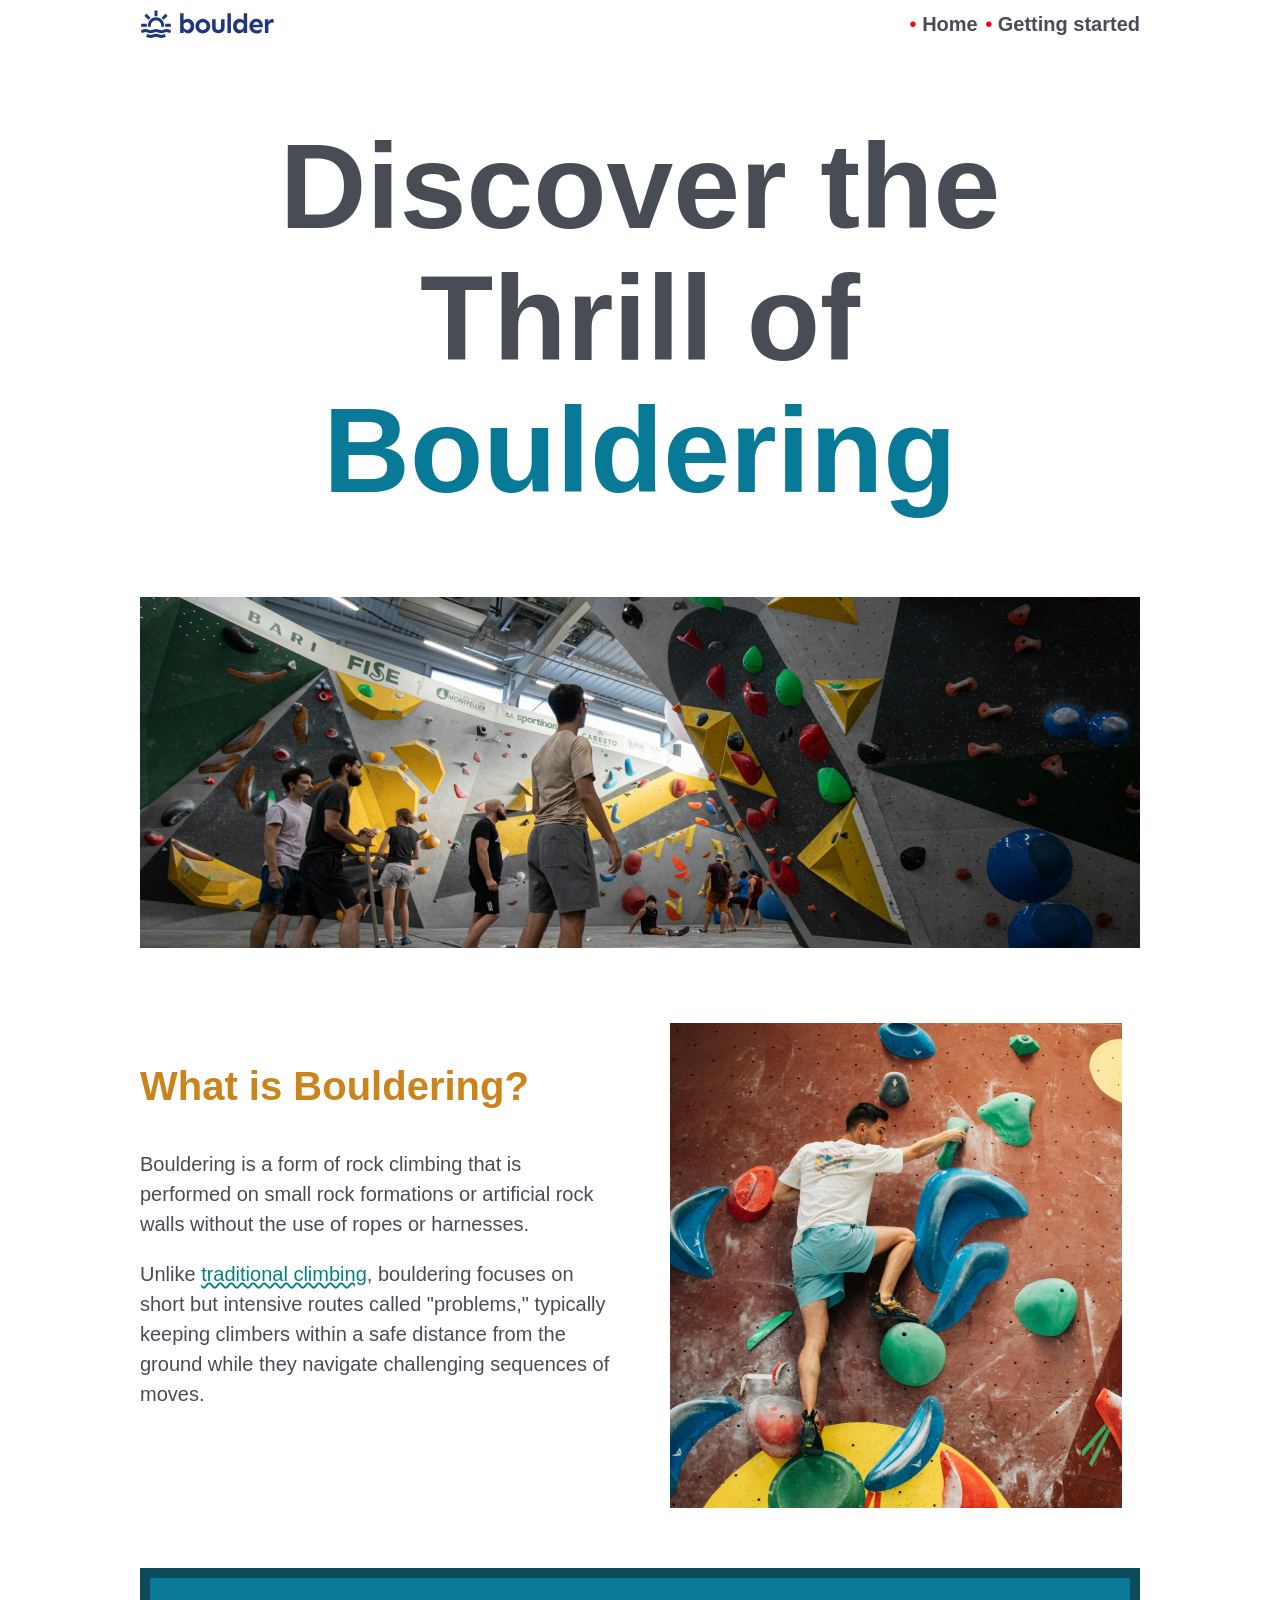
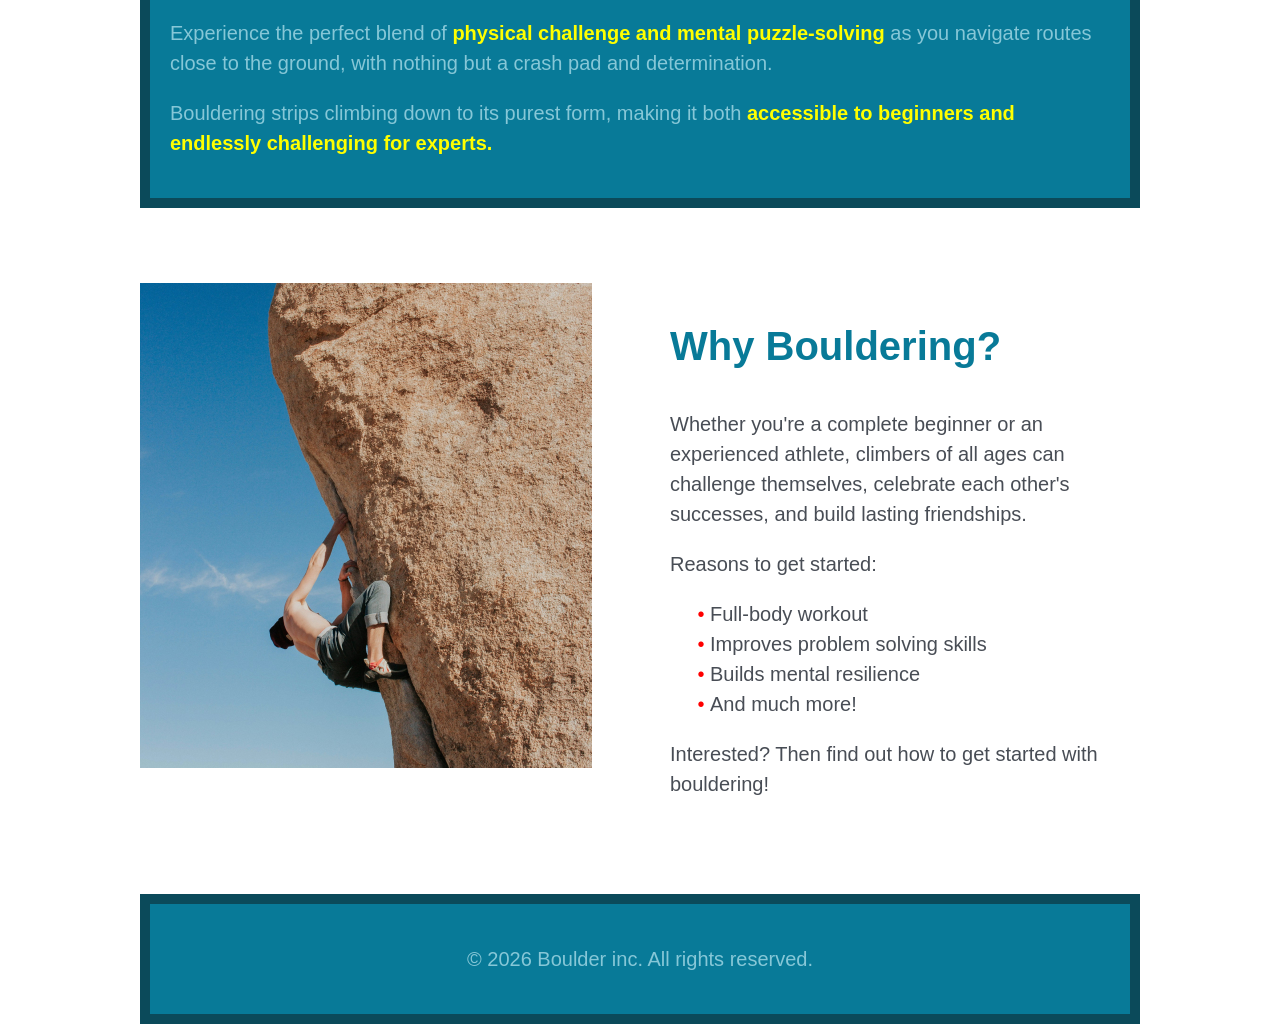
==== commit 304a29f3: "update all to final style, organise css, delete study notes" ====
--- a/index.html
+++ b/index.html
@@ -1,11 +1,10 @@
 <!doctype html>
 <html lang="en">
-<!-- dir="rtl" can be set for the html -->
 
 <head>
     <meta charset="UTF-8" />
     <meta name="viewport" content="width=device-width, initial-scale=1.0" />
-    <title>Bouldering website</title>
+    <title>Bouldering Website | Home</title>
     <link rel="stylesheet" href="css/style.css" />
 </head>
 
@@ -17,67 +16,51 @@
                 <ul>
                     <li><a href="index.html">Home</a></li>
                     <li><a href="getting-started.html">Getting started</a></li>
-
                 </ul>
             </nav>
         </header>
+
         <main>
             <h1>Discover the Thrill of <span class="teal-text">Bouldering</span></h1>
-            <img src="version_1/images/bouldering-gym.jpg" alt="An indoor bouldering gym with a lot of people" />
-            <p>
-                Why dont you go and visit <a href="getting-started.html">page two</a>?
-                Or you can go to
-                <a href="https://en.wikipedia.org/wiki/Traditional_climbing">this other website</a>
-                instead.
-            </p>
+            <img src="version_1/images/bouldering-gym.jpg" alt="An indoor bouldering gym filled with climbers" />
+
+
             <section>
-                <div class="wrapper">
+                <div class="two-column-layout">
+                    <div>
+                        <h2>What is Bouldering?</h2>
+                        <p>
+                            Bouldering is a form of rock climbing that is performed on small rock
+                            formations or artificial rock walls without the use of ropes or harnesses.
+                        </p>
+                        <p>
+                            Unlike <a href="https://en.wikipedia.org/wiki/Traditional_climbing">traditional
+                                climbing</a>,
+                            bouldering focuses on short but intensive routes called "problems," typically keeping
+                            climbers within a safe distance from the ground while they navigate challenging sequences of
+                            moves.
+                        </p>
+                    </div>
+                    <img src="version_2/images/what-is-bouldering.jpg"
+                        alt="A man attempting a bouldering problem at an indoor gym" />
+                </div>
 
-                    <div class="two-column-layout">
-                        <div>
-                            <h2>What is Bouldering?</h2>
-                            <p class="accent">
-                                Bouldering is a form of rock climbing that is performed on small rock
-                                formations or artificial rock walls without the use of ropes or
-                                harnesses.
-                            </p>
-                            <p>
-                                Unlike <a href="https://en.wikipedia.org/wiki/Traditional_climbing"> traditional
-                                    climbing
-                                </a>,
-                                bouldering focuses on short but intensive routes called "problems," typically keeping
-                                climbers within a safe distance from the ground while they navigate challenging
-                                sequences of
-                                moves.
-                            </p>
-                        </div>
-
-                        <img src="version_2/images/what-is-bouldering.jpg"
-                            alt="A man attempting a bouldering problem at an indoor gym">
-
-                    </div>
-                    <div class="teal-bg">
-                        <div class="wrapper">
-                            <p>
-                                Experience the perfect blend of
-                                <strong>physical challenge and mental puzzle-solving</strong> as you
-                                navigate routes close to the ground, with nothing but a crash pad and
-                                determination.
-                            </p>
-                            <p>Bouldering strips climbing down to its purest form, making it both
-                                <strong>accessible to beginners and endlessly challenging for experts.</strong>
-                            </p>
-                        </div>
-                    </div>
+                <div class="teal-bg">
+                    <p>
+                        Experience the perfect blend of <strong>physical challenge and mental puzzle-solving</strong>
+                        as you navigate routes close to the ground, with nothing but a crash pad and determination.
+                    </p>
+                    <p>
+                        Bouldering strips climbing down to its purest form, making it both
+                        <strong>accessible to beginners and endlessly challenging for experts.</strong>
+                    </p>
                 </div>
             </section>
 
             <section>
                 <div class="two-column-layout">
-
                     <img src="version_2/images/why-bouldering.jpg"
-                        alt="A person climbing a large boulder outdoors with a blue sky in the background">
-
+                        alt="A person climbing a large boulder outdoors with a blue sky background" />
                     <div>
                         <h2 class="teal-text">Why Bouldering?</h2>
                         <p>
@@ -97,12 +80,11 @@
                         <p>Interested? Then find out how to get started with bouldering!</p>
                     </div>
                 </div>
-
             </section>
         </main>
 
         <footer class="teal-bg">
-            <p>©2025 Boulder inc. All rights reserved.</p>
+            <p>© 2026 Boulder inc. All rights reserved.</p>
         </footer>
     </div>
 </body>
--- a/css/style.css
+++ b/css/style.css
@@ -1,51 +1,77 @@
+/* ==========================================================================
+   Base Styles & Resets
+   ========================================================================== */
+
 * {
     box-sizing: border-box;
-    /* meaning: sizes that we declare on the element include the content box, plus the padding, plus the border. */
+    /* Includes padding and borders within the element's total declared width/height */
 }
 
 body {
     font-family: sans-serif;
     font-size: 1.25rem;
-    /* based on root element, here: html. rem is a scaled value of what our html value is; default is 16px; Rem is considered a Relative Unit, because it is relative to another value */
-    /* dont ever give px-as thats a css fixed size, and overrides the user preference */
+    /* 1.25rem = 20px (assuming a 16px default root). Using rem ensures responsiveness 
+       and respects user-defined browser font sizing preferences. */
     line-height: 1.5;
-    /* you generally want the line height to be much more than your font size
-    usually can use a ratio (unitless): the default is 1.4; try 1.5-1.6 first */
+    /* Unitless line height ensures ideal legibility relative to the text size */
+    color: #484D55;
 }
 
+header {
+    display: flex;
+    gap: 20px;
+    justify-content: space-between;
+    align-items: center;
+}
 
-header {
-    /* image is in the header - logo, can centre the img, but you need to select the parent container, otherwise it centres itslef in the img. this works bc img is an inline element*/
-    text-align: center;
+section {
+    margin-block: 75px;
+    /* Logical Property: Applies margin to top and bottom (block axis) */
 }
+
+img {
+    max-inline-size: 100%;
+    /* Logical Property equivalent to max-width. Ensures images don't overflow layout limits */
+    display: block;
+}
+
+/* ==========================================================================
+   Typography & Links
+   ========================================================================== */
 
 h1 {
     font-family: 'Gill Sans', 'Gill Sans MT', Calibri, 'Trebuchet MS', sans-serif;
-    /* this is called font-stacking */
+    text-align: center;
+    font-size: 4.5rem;
+    line-height: 1.1;
+}
 
-    color: #484D55;
-
-    text-align: center;
-    /* logical values (start, end) can be used for logical properties [new to text-alignment], instead of L-R, start and end; this is bc ome languages go from R-L and the logic property aligns this approriately.  */
-
-    /* inline-size: 200px; */
-    /* this is a logical property, non-logical alterantive is width;
-    one has to be careful, as this can cause issues when screen size chnages, although not as bad as block-size */
-
-    font-size: 7.5rem;
-    line-height: 1.1;
+/* Modern responsive text sizing using Container/Viewport Media Queries */
+@media (width > 720px) {
+    h1 {
+        font-size: 7.5rem;
+    }
 }
 
 h2 {
     color: #cb831c;
-    /* alternatively if you want it to inherit, can use the value "inherit" for this property */
     font-size: 2.5rem;
-    background: lightblue;
-
 }
 
 h3 {
     font-size: 1.75rem;
+}
+
+.climber-bg h3 {
+    color: white;
+}
+
+.climber-bg p {
+    color: white;
+}
+
+strong {
+    color: #011317;
 }
 
 a {
@@ -53,58 +79,63 @@
     text-decoration-style: wavy;
 }
 
-a:visited {
-    color: blue
-        /* not necessarily needed */
-}
-
+/* Grouping hover and focus-visible states ensures keyboard users share the same styling parity */
 a:hover,
 a:focus-visible {
-    color: yellowgreen
-        /* a:focus-visible is for keyboard navigation - it gives an outline 
- this should alwaus be added to hover state */
-        /* also dont rely on hover, most users will be on touch devices */
+    color: yellowgreen;
 }
 
 a:active {
     color: darkcyan;
-    /* not necessarily needed */
 }
 
-/* this order is important: a, a:visited, a:hover+a:focus-visible, a:active */
-
-
-section {
-    margin-block: 75px;
-    /* this is the space between the top and bottom of the section */
-}
-
-.primary-navigation ul {
-    list-style: none;
-    /* this takes away the semantics of the element though */
-}
-
-.primary-navigation li::marker {
-    content: none;
-}
-
-img {
-    max-inline-size: 100%;
-    /* not logical version, but dont use: max-width */
-    display: block;
-}
+/* ==========================================================================
+   Layout Components
+   ========================================================================== */
 
 .wrapper {
-    /* standard to call it .container, but a new css feature in CSS called Container Queries - so to avoid confusion */
     max-inline-size: 1000px;
+    /* Logical Property: Replaces max-width to protect text readability on wide displays */
     margin-inline: auto;
+    /* Logical Property: Centres the layout horizontally on the inline axis */
 }
 
 .two-column-layout {
     display: grid;
-    grid-template-columns: 1fr 1fr;
-    gap: 50px;
+    gap: 60px;
+    margin-block-end: 60px;
+
+    @media (width > 720px) {
+        grid-template-columns: 1fr 1fr;
+    }
 }
+
+/* ==========================================================================
+   Navigation
+   ========================================================================== */
+
+.primary-navigation ul {
+    display: flex;
+    gap: 20px;
+    list-style: none;
+    margin: 0;
+    padding: 0;
+}
+
+.primary-navigation a {
+    color: #484D55;
+    font-weight: bold;
+    text-decoration: none;
+}
+
+.primary-navigation a:hover,
+.primary-navigation a:focus-visible {
+    color: #087a98;
+}
+
+/* ==========================================================================
+   Utility & Context Classes
+   ========================================================================== */
 
 .teal-text {
     color: #087a98;
@@ -114,82 +145,32 @@
     background-color: #087a98;
     color: #86c7d7;
     padding: 20px;
-    /* empty space all the way around including the background colour */
     border: 10px solid #0b4a5a;
 }
 
 .teal-bg strong {
-    color: yellow
+    color: yellow;
 }
 
-strong {
-    color: #cbdee2;
-    ;
+
+
+.climber-bg {
+    background-image: url('../version_2/images/simple-steps.jpg');
+    background-repeat: no-repeat;
+    background-position: center;
+    background-size: cover;
+    padding: 24px;
+    border: 10px solid #0b4a5a;
+    /* Design Tip: Always use an accessible background-color fallback if image assets fail to resolve */
+    background-color: #0b4a5a;
 }
 
 footer {
     text-align: center;
 }
 
-
-
-/* p { */
-/* background: pink; */
-/* good idea to give background colour, so you can test whats happening */
-
-/* block-size: 350px; */
-/* this increases the height of the box the text is in BUT as the screensize decreases, the text will spill out
-    the non-logical version of this is height
-    this most of the time should not be used as we want the layout to be able to adapt*/
-
-/* padding-block: 100px; */
-/* top and bottom padding, can also do padding-inline for left and right 
-    also could do padding-inline-start or padding-inline-end 
-    or padding-block-start and padding-block-end
-    or shorthand: top, right, bottom, left, and not using logical properties*/
-/* padding: 20px 40px 60px 80px; */
-/* or if 3: top, l-r, bottom
-    or if 2: top-bottom, l-r */
-
-/* margins are empty space that do NOT include the background colour */
-/* margin also has block (adding empty space up and down) and inline (adding empty space left and right) */
-
-/* width, style and color that can be added to borders */
-/* border can be border-block (top and bottom) or border-inline (LR), each can have a start or end */
-/* individual parts for width eg can be targeted: border-block-end-width */
-/* border-top, bottom, left, right exist but are not logical properties, so avoid */
-
-/* } */
-
-.accent {
-    color: red;
-}
-
-
-.climber-bg {
-    background-image: url(../version_2/images/simple-steps.jpg);
-    padding: 24px;
-    border: 10px solid #0b4a5a;
-    background-repeat: no-repeat;
-    background-position: center;
-    /* or fixed position such as: 100px 10px */
-    /* down by 10 and over by 100 from the top left corner*/
-    background-size: cover;
-    /* have both a background-color and a background-image,
-        so that if your image fails to load,
-        you ensure that you have a solid color that makes it easy to read your text on. */
-}
-
-ul {
-    color: black;
-    list-style: circle;
-    list-style-position: outside;
-    /* to see what this does, add  border and margin-block to li */
-    /* outside looks cleaner weh theres a text wrap; but this is the default, so its not needed */
-}
-
+/* Styled markers for standard content unordered lists */
 ul li::marker {
     color: red;
-    /* :focus is a pseudo class, this is pseudo element */
-    content: "😁"
+    content: "• ";
 }
